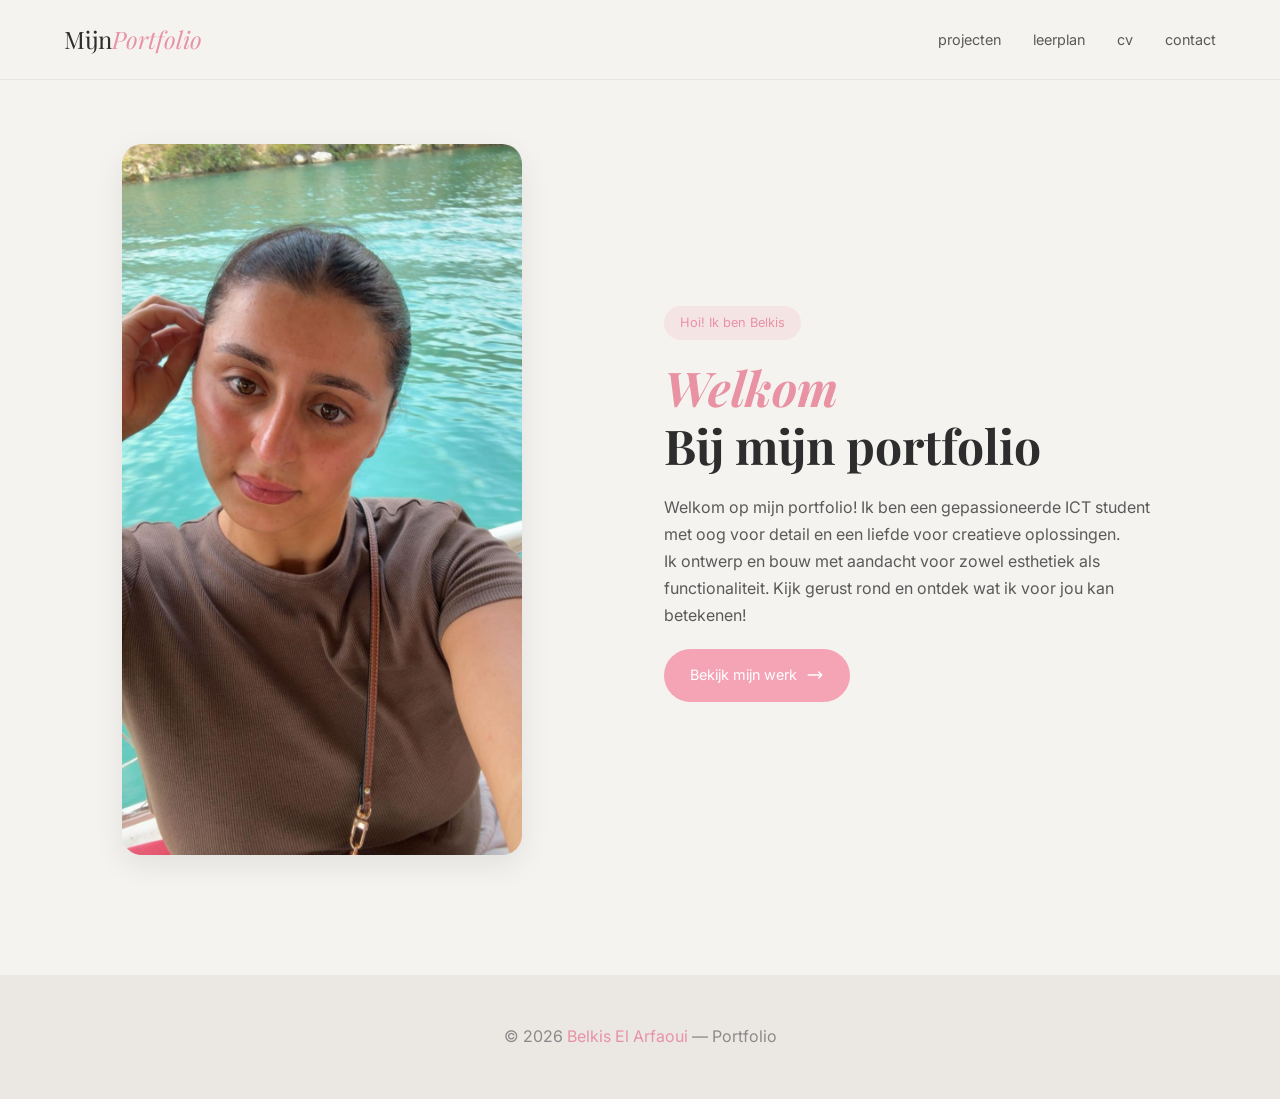
==== index.html @ 8980ed2f "index.html gemaaktt" ====
<!DOCTYPE html>
<html lang="nl">
<head>
    <meta charset="UTF-8">
    <meta name="viewport" content="width=device-width, initial-scale=1.0">
    <title>Portfolio - Belkis El Arfaoui</title>

    <link rel="preconnect" href="https://fonts.googleapis.com">
    <link rel="preconnect" href="https://fonts.gstatic.com" crossorigin>

    <link href="https://fonts.googleapis.com/css2?family=Playfair+Display:ital,wght@0,400;0,600;0,700;1,400;1,600&family=Inter:wght@300;400;500;600&display=swap" rel="stylesheet">

    <link rel="stylesheet" href="portfolio.css">
</head>

<body>

    <nav>
        <a href="index.html" class="logo">Mijn<span>Portfolio</span></a>
        <ul class="nav-links">
            <li><a href="projects.html">projecten</a></li>
            <li><a href="leerplan.html">leerplan</a></li>
            <li><a href="cv.html">cv</a></li>
            <li><a href="contact.html">contact</a></li>
        </ul>
    </nav>

    <main>
        <section class="hero">
            <div class="hero-image">
                <img src="Assets/profile.png" alt="Jouw foto">
            </div>

            <div class="hero-content">
                <span class="tag">Hoi! Ik ben Belkis</span>


                <h1>
                    <span class="italic">Welkom</span><br>
                    Bij mijn portfolio
                </h1>

                <div class="hero-text">
                    <p>Welkom op mijn portfolio! Ik ben een gepassioneerde ICT student met oog voor detail en een liefde voor creatieve oplossingen.</p>
                    <p>Ik ontwerp en bouw met aandacht voor zowel esthetiek als functionaliteit. Kijk gerust rond en ontdek wat ik voor jou kan betekenen!</p>
                </div>

                <a href="projects.html" class="cta-button">
                    Bekijk mijn werk
                    <svg xmlns="http://www.w3.org/2000/svg" fill="none" viewBox="0 0 24 24" stroke="currentColor">
                        <path stroke-linecap="round" stroke-linejoin="round" stroke-width="2" d="M17 8l4 4m0 0l-4 4m4-4H3" />
                    </svg>
                </a>
            </div>
        </section>
    </main>

    <footer>
        <p>© 2026 <span>Belkis El Arfaoui</span> — Portfolio</p>
    </footer>

</body>
</html>
---- portfolio.css ----
/* ============================================
   RESET
   ============================================ */
* {
    margin: 0;
    padding: 0;
    box-sizing: border-box;
}

/* ============================================
   VARIABELEN (zelfde als projects)
   ============================================ */
:root {
    --cream: #f5f3f0;
    --cream-dark: #ebe8e3;

    --pink: #f4a4b4;
    --pink-dark: #e892a4;

    --text-dark: #2d2d2d;
    --text-medium: #5a5a5a;
    --text-light: #8a8a8a;

    --white: #ffffff;
}

/* ============================================
   BODY
   ============================================ */
body {
    font-family: 'Inter', sans-serif;
    background: var(--cream);
    color: var(--text-dark);
    line-height: 1.7;
}

/* ============================================
   NAV (zelfde stijl)
   ============================================ */
nav {
    display: flex;
    justify-content: space-between;
    align-items: center;

    padding: 1.2rem 5%;

    background: rgba(245, 243, 240, 0.95);
    backdrop-filter: blur(10px);

    border-bottom: 1px solid rgba(0,0,0,0.05);
}

.logo {
    font-family: 'Playfair Display', serif;
    font-size: 1.5rem;
    text-decoration: none;
    color: var(--text-dark);
}

.logo span {
    color: var(--pink-dark);
    font-style: italic;
}

.nav-links {
    display: flex;
    gap: 2rem;
    list-style: none;
}

.nav-links a {
    text-decoration: none;
    color: var(--text-medium);
    font-size: 0.9rem;
    text-transform: lowercase;
    transition: 0.3s;
}

.nav-links a:hover {
    color: var(--text-dark);
}

/* ============================================
   HERO SECTION
   ============================================ */
.hero {
    max-width: 1100px;
    margin: 0 auto;
    padding: 4rem 2rem;

    display: grid;
    grid-template-columns: 1fr 1fr;
    gap: 3rem;
    align-items: center;
}

/* IMAGE */
.hero-image img {
    width: 100%;
    max-width: 400px;
    border-radius: 20px;
    object-fit: cover;
    box-shadow: 0 10px 30px rgba(0,0,0,0.08);
}

/* CONTENT */
.hero-content {
    display: flex;
    flex-direction: column;
    gap: 1.2rem;
}

/* TAG */
.tag {
    display: inline-block;
    background: rgba(244, 164, 180, 0.2);
    color: var(--pink-dark);
    padding: 0.4rem 1rem;
    border-radius: 20px;
    font-size: 0.8rem;
    width: fit-content;
}

/* TITLE */
.hero-content h1 {
    font-family: 'Playfair Display', serif;
    font-size: clamp(2.2rem, 4vw, 3rem);
    line-height: 1.2;
}

.italic {
    font-style: italic;
    color: var(--pink-dark);
}

/* TEXT */
.hero-text p {
    color: var(--text-medium);
    max-width: 500px;
}

/* BUTTON */
.cta-button {
    display: inline-flex;
    align-items: center;
    gap: 0.6rem;

    background: var(--pink);
    color: white;

    padding: 0.9rem 1.6rem;
    border-radius: 50px;

    text-decoration: none;
    font-size: 0.9rem;

    width: fit-content;

    transition: 0.3s;
}

.cta-button svg {
    width: 18px;
}

.cta-button:hover {
    background: var(--pink-dark);
    transform: translateY(-2px);
}

/* ============================================
   FOOTER
   ============================================ */
footer {
    text-align: center;
    padding: 3rem;
    margin-top: 3rem;

    background: var(--cream-dark);
    color: var(--text-light);
}

footer span {
    color: var(--pink-dark);
}

/* ============================================
   RESPONSIVE
   ============================================ */
@media (max-width: 768px) {

    .hero {
        grid-template-columns: 1fr;
        text-align: center;
    }

    .hero-content {
        align-items: center;
    }

    .hero-text p {
        max-width: 100%;
    }

    .hero-image img {
        margin: 0 auto;
    }
}
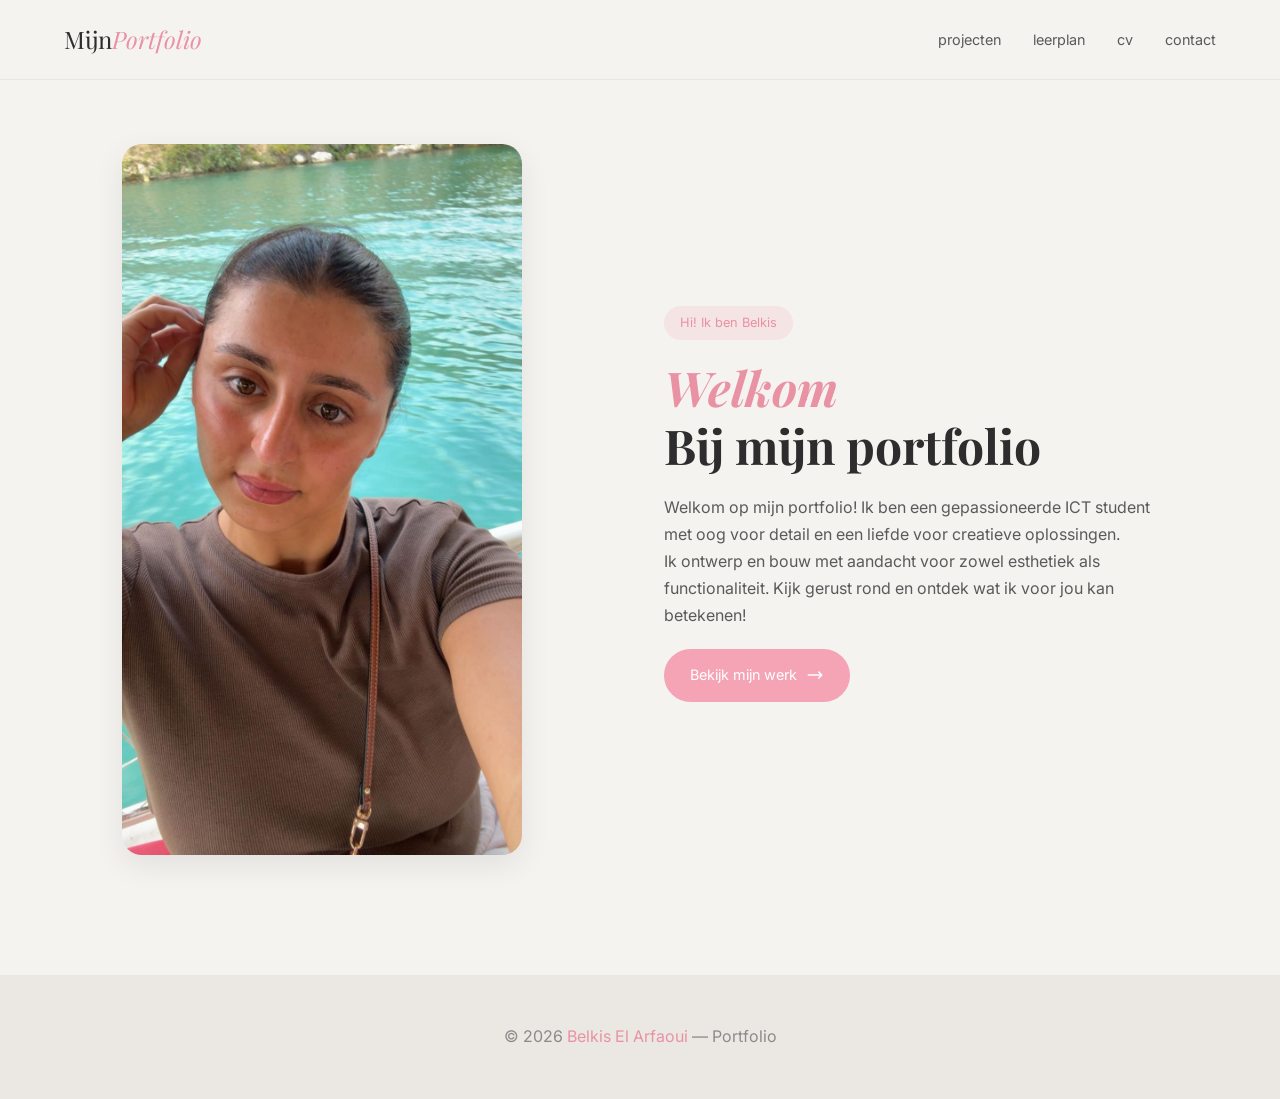
==== commit 821195ab: "small change" ====
--- a/index.html
+++ b/index.html
@@ -32,7 +32,7 @@
             </div>
 
             <div class="hero-content">
-                <span class="tag">Hoi! Ik ben Belkis</span>
+                <span class="tag">Hi! Ik ben Belkis</span>
 
 
                 <h1>
